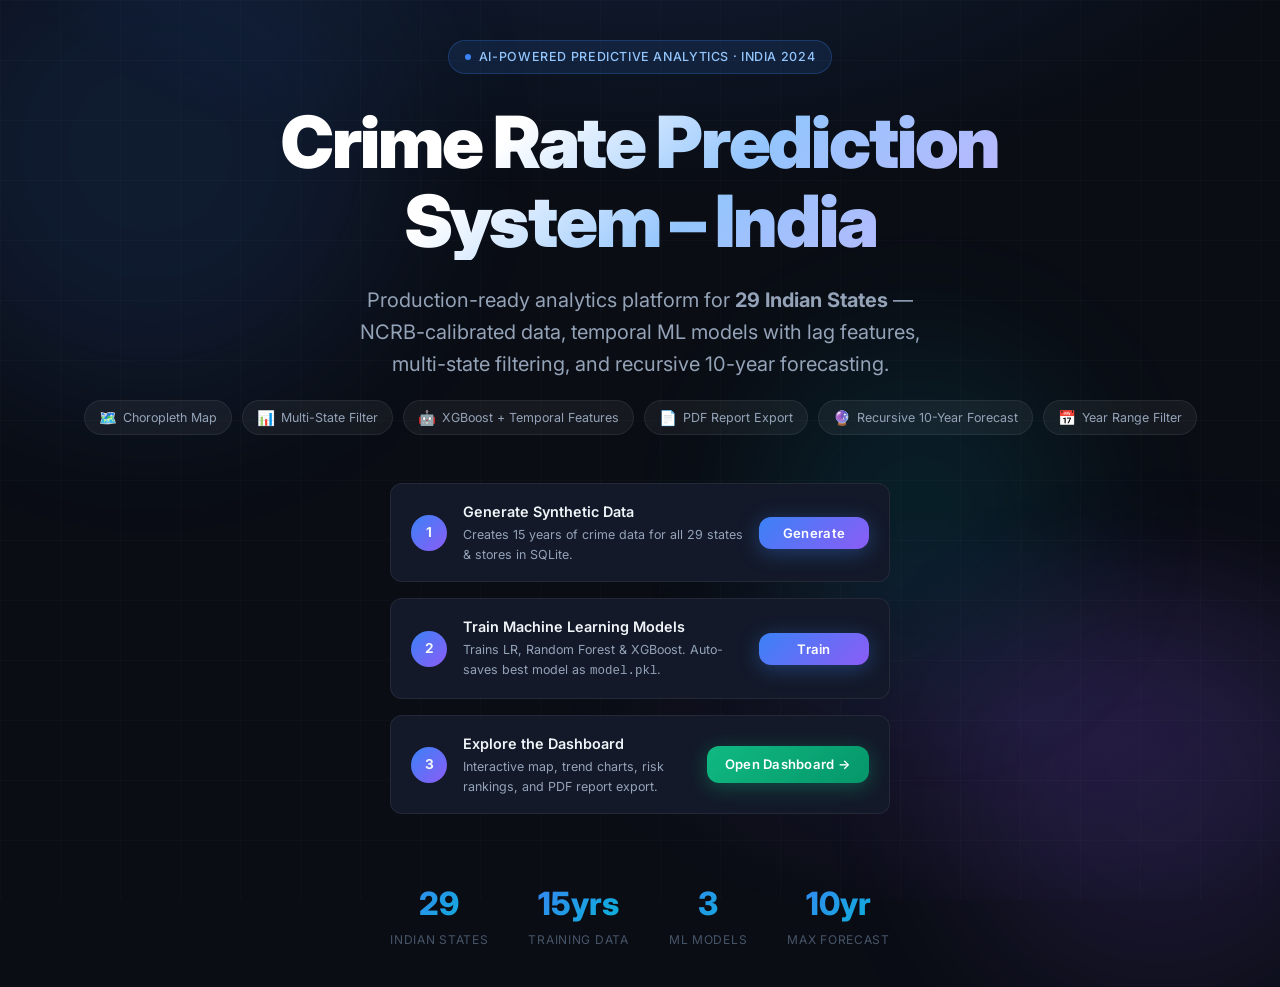
==== templates/index.html @ ebe6504d "Fresh clean commit" ====
<!DOCTYPE html>
<html lang="en">

<head>
    <meta charset="UTF-8">
    <meta name="viewport" content="width=device-width, initial-scale=1.0">
    <title>Crime Rate Prediction System – India</title>
    <meta name="description"
        content="AI-powered crime rate prediction across 29 Indian states using Machine Learning, historical analysis, and interactive dashboards.">
    <link rel="stylesheet" href="/static/css/style.css">
    <link rel="preconnect" href="https://fonts.googleapis.com">
    <link href="https://fonts.googleapis.com/css2?family=Inter:wght@300;400;500;600;700;800;900&display=swap"
        rel="stylesheet">
</head>

<body class="home-body">

    <!-- Ambient blobs -->
    <div class="blob blob-1"></div>
    <div class="blob blob-2"></div>
    <div class="blob blob-3"></div>

    <div class="hero-container">

        <!-- Badge -->
        <div class="hero-badge">
            <span class="dot"></span>
            AI-Powered Predictive Analytics · India 2024
        </div>

        <!-- Title -->
        <h1 class="hero-title">
            Crime Rate Prediction<br>System – India
        </h1>

        <!-- Subtitle -->
        <p class="hero-subtitle">
            Production-ready analytics platform for <strong>29 Indian States</strong>
            — NCRB-calibrated data, temporal ML models with lag features,
            multi-state filtering, and recursive 10-year forecasting.
        </p>

        <!-- Feature Pills -->
        <div class="hero-tags">
            <span class="hero-tag"><span class="icon">🗺️</span> Choropleth Map</span>
            <span class="hero-tag"><span class="icon">📊</span> Multi-State Filter</span>
            <span class="hero-tag"><span class="icon">🤖</span> XGBoost + Temporal Features</span>
            <span class="hero-tag"><span class="icon">📄</span> PDF Report Export</span>
            <span class="hero-tag"><span class="icon">🔮</span> Recursive 10-Year Forecast</span>
            <span class="hero-tag"><span class="icon">📅</span> Year Range Filter</span>
        </div>

        <!-- Step Cards -->
        <div class="action-steps">

            <!-- Step 1 -->
            <div class="step-card" id="card-1">
                <div class="step-number">1</div>
                <div class="step-content">
                    <h4>Generate Synthetic Data</h4>
                    <p>Creates 15 years of crime data for all 29 states &amp; stores in SQLite.</p>
                </div>
                <div class="step-action">
                    <button class="btn btn-primary" id="btn-generate" onclick="generateData()">
                        <span id="gen-btn-text">Generate</span>
                        <span id="gen-spinner" class="spinner hidden"></span>
                    </button>
                </div>
            </div>

            <!-- Step 2 -->
            <div class="step-card" id="card-2">
                <div class="step-number">2</div>
                <div class="step-content">
                    <h4>Train Machine Learning Models</h4>
                    <p>Trains LR, Random Forest &amp; XGBoost. Auto-saves best model as <code>model.pkl</code>.</p>
                </div>
                <div class="step-action">
                    <button class="btn btn-primary" id="btn-train" onclick="trainModel()">
                        <span id="train-btn-text">Train</span>
                        <span id="train-spinner" class="spinner hidden"></span>
                    </button>
                </div>
            </div>

            <!-- Step 3 -->
            <div class="step-card" id="card-3">
                <div class="step-number">3</div>
                <div class="step-content">
                    <h4>Explore the Dashboard</h4>
                    <p>Interactive map, trend charts, risk rankings, and PDF report export.</p>
                </div>
                <div class="step-action">
                    <a href="/dashboard" class="btn btn-success" id="btn-dashboard">
                        Open Dashboard →
                    </a>
                </div>
            </div>

        </div><!-- /.action-steps -->

        <!-- Status Message -->
        <div id="status-message" class="status-msg" style="max-width:500px; width:100%;"></div>

        <!-- Model Metrics (hidden until trained) -->
        <div id="metrics-panel" class="hidden" style="max-width:500px; width:100%; margin-top:12px;">
            <div class="metrics-card">
                <h5>🏆 Best Model Results</h5>
                <div class="metric-row">
                    <span class="metric-label">Best Model</span>
                    <span class="metric-value" id="m-best-model">–</span>
                </div>
                <div class="metric-row">
                    <span class="metric-label">R² Score</span>
                    <span class="metric-value" id="m-r2">–</span>
                </div>
                <div class="metric-row">
                    <span class="metric-label">RMSE</span>
                    <span class="metric-value" id="m-rmse">–</span>
                </div>
                <div class="metric-row">
                    <span class="metric-label">MAE</span>
                    <span class="metric-value" id="m-mae">–</span>
                </div>
            </div>
        </div>

        <!-- Stats Strip -->
        <div class="stats-strip">
            <div class="stat-pill">
                <div class="num">29</div>
                <div class="lbl">Indian States</div>
            </div>
            <div class="stat-pill">
                <div class="num">15yrs</div>
                <div class="lbl">Training Data</div>
            </div>
            <div class="stat-pill">
                <div class="num">3</div>
                <div class="lbl">ML Models</div>
            </div>
            <div class="stat-pill">
                <div class="num">10yr</div>
                <div class="lbl">Max Forecast</div>
            </div>
        </div>

    </div><!-- /.hero-container -->

    <!-- Toast Container -->
    <div class="toast-container" id="toasts"></div>

    <script>
        /* ─── Toast Utility ───────────────────────────────── */
        function showToast(msg, type = 'info', duration = 4000) {
            const icons = { info: 'ℹ️', success: '✅', error: '❌' };
            const tc = document.getElementById('toasts');
            const t = document.createElement('div');
            t.className = `toast ${type}`;
            t.innerHTML = `<span class="toast-icon">${icons[type]}</span><span class="toast-msg">${msg}</span>`;
            tc.appendChild(t);
            setTimeout(() => { t.style.opacity = '0'; t.style.transition = 'opacity 0.4s'; setTimeout(() => t.remove(), 400); }, duration);
        }

        /* ─── Status Helper ───────────────────────────────── */
        function setStatus(msg, type) {
            const el = document.getElementById('status-message');
            el.className = `status-msg show ${type}`;
            el.innerHTML = msg;
        }

        /* ─── Step 1: Generate Data ───────────────────────── */
        async function generateData() {
            const btn = document.getElementById('btn-generate');
            const txt = document.getElementById('gen-btn-text');
            const spin = document.getElementById('gen-spinner');

            btn.disabled = true;
            txt.textContent = 'Generating…';
            spin.classList.remove('hidden');
            setStatus('<span class="spinner"></span>&nbsp; Generating 15 years of synthetic data for 29 states…', 'info');

            try {
                const res = await fetch('/generate-data');
                const data = await res.json();

                if (data.error) throw new Error(data.error);

                setStatus('✅ ' + (data.message || 'Dataset generation complete!'), 'success');
                showToast('Data generated successfully!', 'success');

                // Visually mark step 1 done
                document.getElementById('card-1').style.borderColor = 'rgba(16,185,129,0.4)';
                txt.textContent = '✓ Done';

            } catch (err) {
                setStatus('❌ ' + err.message, 'error');
                showToast(err.message, 'error');
                btn.disabled = false;
                txt.textContent = 'Retry';
            } finally {
                spin.classList.add('hidden');
            }
        }

        /* ─── Step 2: Train Model ─────────────────────────── */
        async function trainModel() {
            const btn = document.getElementById('btn-train');
            const txt = document.getElementById('train-btn-text');
            const spin = document.getElementById('train-spinner');

            btn.disabled = true;
            txt.textContent = 'Training…';
            spin.classList.remove('hidden');
            setStatus('<span class="spinner"></span>&nbsp; Training Linear Regression, Random Forest &amp; XGBoost. This may take a moment…', 'info');

            try {
                const res = await fetch('/train');
                const data = await res.json();

                if (data.error) throw new Error(data.error);
                if (data.status !== 'success') throw new Error('Training failed.');

                const bm = data.best_model;
                const met = data.metrics[bm];

                // Populate metrics panel
                document.getElementById('m-best-model').textContent = bm;
                document.getElementById('m-r2').textContent = met.R2_Score;
                document.getElementById('m-rmse').textContent = met.RMSE;
                document.getElementById('m-mae').textContent = met.MAE;
                document.getElementById('metrics-panel').classList.remove('hidden');

                setStatus(`✅ Training complete! Best Model: <strong>${bm}</strong> · R²: ${met.R2_Score}`, 'success');
                showToast(`Best Model: ${bm} (R²=${met.R2_Score})`, 'success');

                document.getElementById('card-2').style.borderColor = 'rgba(16,185,129,0.4)';
                txt.textContent = '✓ Trained';

            } catch (err) {
                setStatus('❌ ' + err.message, 'error');
                showToast(err.message, 'error');
                btn.disabled = false;
                txt.textContent = 'Retry';
            } finally {
                spin.classList.add('hidden');
            }
        }
    </script>

</body>

</html>
---- static/css/style.css ----
/* ============================================================
   CRIME RATE PREDICTION SYSTEM – INDIA
   Premium Dark Theme CSS
   ============================================================ */

@import url('https://fonts.googleapis.com/css2?family=Inter:wght@300;400;500;600;700;800;900&display=swap');

/* ─── CSS Custom Properties ─────────────────────────────── */
:root {
    --bg-primary: #0a0d14;
    --bg-secondary: #0f1320;
    --bg-card: #131929;
    --bg-hover: #1a2235;
    --border: rgba(255, 255, 255, 0.07);
    --border-bright: rgba(99, 179, 237, 0.3);

    --accent: #3b82f6;
    --accent-glow: rgba(59, 130, 246, 0.25);
    --accent-2: #8b5cf6;
    --accent-3: #06b6d4;

    --danger: #ef4444;
    --danger-glow: rgba(239, 68, 68, 0.2);
    --warning: #f59e0b;
    --success: #10b981;
    --success-glow: rgba(16, 185, 129, 0.2);

    --text-primary: #f1f5f9;
    --text-secondary: #94a3b8;
    --text-muted: #475569;

    --radius-sm: 8px;
    --radius-md: 12px;
    --radius-lg: 20px;
    --radius-xl: 28px;

    --shadow-sm: 0 2px 8px rgba(0, 0, 0, 0.4);
    --shadow-md: 0 8px 32px rgba(0, 0, 0, 0.5);
    --shadow-lg: 0 20px 60px rgba(0, 0, 0, 0.6);
    --shadow-glow: 0 0 30px var(--accent-glow);

    --transition-fast: 0.15s ease;
    --transition-base: 0.25s ease;
    --transition-slow: 0.4s cubic-bezier(0.4, 0, 0.2, 1);

    --sidebar-width: 260px;
    --navbar-height: 64px;
}

/* ─── Reset & Base ──────────────────────────────────────── */
*,
*::before,
*::after {
    box-sizing: border-box;
    margin: 0;
    padding: 0;
}

html {
    scroll-behavior: smooth;
}

body {
    font-family: 'Inter', system-ui, sans-serif;
    background: var(--bg-primary);
    color: var(--text-primary);
    line-height: 1.6;
    min-height: 100vh;
    -webkit-font-smoothing: antialiased;
}

a {
    text-decoration: none;
    color: inherit;
}

button {
    cursor: pointer;
    border: none;
    font-family: inherit;
}

select,
input {
    font-family: inherit;
}

/* ─── Scrollbar ─────────────────────────────────────────── */
::-webkit-scrollbar {
    width: 6px;
    height: 6px;
}

::-webkit-scrollbar-track {
    background: var(--bg-secondary);
}

::-webkit-scrollbar-thumb {
    background: #374151;
    border-radius: 3px;
}

::-webkit-scrollbar-thumb:hover {
    background: #4b5563;
}

/* ─── Utility ───────────────────────────────────────────── */
.hidden {
    display: none !important;
}

.mt-2 {
    margin-top: 0.5rem;
}

.mt-4 {
    margin-top: 1rem;
}

.text-sm {
    font-size: 0.8rem;
    color: var(--text-secondary);
}

.w-100 {
    width: 100%;
}

/* ─── Buttons ───────────────────────────────────────────── */
.btn {
    display: inline-flex;
    align-items: center;
    justify-content: center;
    gap: 8px;
    padding: 12px 24px;
    border-radius: var(--radius-md);
    font-weight: 600;
    font-size: 0.9rem;
    letter-spacing: 0.02em;
    transition: all var(--transition-base);
    position: relative;
    overflow: hidden;
    white-space: nowrap;
}

.btn::before {
    content: '';
    position: absolute;
    inset: 0;
    background: rgba(255, 255, 255, 0.08);
    opacity: 0;
    transition: opacity var(--transition-fast);
}

.btn:hover::before {
    opacity: 1;
}

.btn:active {
    transform: scale(0.97);
}

.btn-primary {
    background: linear-gradient(135deg, var(--accent), var(--accent-2));
    color: #fff;
    box-shadow: 0 4px 20px rgba(59, 130, 246, 0.35);
}

.btn-primary:hover {
    box-shadow: 0 6px 28px rgba(59, 130, 246, 0.5);
    transform: translateY(-1px);
}

.btn-success {
    background: linear-gradient(135deg, var(--success), #059669);
    color: #fff;
    box-shadow: 0 4px 20px rgba(16, 185, 129, 0.35);
}

.btn-success:hover {
    box-shadow: 0 6px 28px rgba(16, 185, 129, 0.5);
    transform: translateY(-1px);
}

.btn-secondary {
    background: rgba(255, 255, 255, 0.06);
    border: 1px solid var(--border);
    color: var(--text-primary);
}

.btn-secondary:hover {
    background: rgba(255, 255, 255, 0.1);
    border-color: var(--border-bright);
}

.btn-outline {
    display: inline-flex;
    align-items: center;
    gap: 6px;
    padding: 8px 18px;
    border: 1px solid var(--border-bright);
    border-radius: var(--radius-md);
    color: var(--accent-3);
    font-size: 0.85rem;
    font-weight: 500;
    transition: all var(--transition-base);
}

.btn-outline:hover {
    background: rgba(6, 182, 212, 0.1);
    border-color: var(--accent-3);
}

.btn-danger {
    background: linear-gradient(135deg, var(--danger), #dc2626);
    color: #fff;
    box-shadow: 0 4px 20px rgba(239, 68, 68, 0.35);
}

.btn-danger:hover {
    box-shadow: 0 6px 28px rgba(239, 68, 68, 0.5);
    transform: translateY(-1px);
}

/* ─── Status / Alert Messages ───────────────────────────── */
.status-msg {
    padding: 12px 18px;
    border-radius: var(--radius-sm);
    font-size: 0.9rem;
    font-weight: 500;
    display: none;
    align-items: center;
    gap: 10px;
    animation: slideIn 0.3s ease;
    border: 1px solid transparent;
}

.status-msg.show {
    display: flex;
}

.status-msg.info {
    background: rgba(59, 130, 246, 0.15);
    border-color: rgba(59, 130, 246, 0.3);
    color: #93c5fd;
}

.status-msg.success {
    background: rgba(16, 185, 129, 0.15);
    border-color: rgba(16, 185, 129, 0.3);
    color: #6ee7b7;
}

.status-msg.error {
    background: rgba(239, 68, 68, 0.15);
    border-color: rgba(239, 68, 68, 0.3);
    color: #fca5a5;
}

/* ─── Loader / Spinner ──────────────────────────────────── */
.spinner {
    width: 20px;
    height: 20px;
    border: 2px solid rgba(255, 255, 255, 0.2);
    border-top-color: #fff;
    border-radius: 50%;
    animation: spin 0.7s linear infinite;
    flex-shrink: 0;
}

/* ─── Animations ────────────────────────────────────────── */
@keyframes spin {
    to {
        transform: rotate(360deg);
    }
}

@keyframes slideIn {
    from {
        opacity: 0;
        transform: translateY(-8px);
    }

    to {
        opacity: 1;
        transform: translateY(0);
    }
}

@keyframes fadeUp {
    from {
        opacity: 0;
        transform: translateY(30px);
    }

    to {
        opacity: 1;
        transform: translateY(0);
    }
}

@keyframes floatBlob {

    0%,
    100% {
        transform: translate(0, 0) scale(1);
    }

    33% {
        transform: translate(30px, -50px) scale(1.05);
    }

    66% {
        transform: translate(-20px, 20px) scale(0.98);
    }
}

@keyframes shimmer {
    from {
        background-position: -400px 0;
    }

    to {
        background-position: 400px 0;
    }
}

@keyframes pulse-ring {
    0% {
        transform: scale(0.95);
        box-shadow: 0 0 0 0 rgba(59, 130, 246, 0.5);
    }

    70% {
        transform: scale(1);
        box-shadow: 0 0 0 10px rgba(59, 130, 246, 0);
    }

    100% {
        transform: scale(0.95);
        box-shadow: 0 0 0 0 rgba(59, 130, 246, 0);
    }
}

@keyframes gradientShift {
    0% {
        background-position: 0% 50%;
    }

    50% {
        background-position: 100% 50%;
    }

    100% {
        background-position: 0% 50%;
    }
}

/* ════════════════════════════════════════════════════════════
   HOME / LANDING PAGE
   ════════════════════════════════════════════════════════════ */

.home-body {
    background: var(--bg-primary);
    overflow: hidden;
    position: relative;
}

.home-body::before {
    content: '';
    position: fixed;
    inset: 0;
    background:
        radial-gradient(ellipse 80% 60% at 50% -20%, rgba(59, 130, 246, 0.18) 0%, transparent 70%),
        radial-gradient(ellipse 60% 40% at 80% 80%, rgba(139, 92, 246, 0.12) 0%, transparent 60%);
    pointer-events: none;
    z-index: 0;
}

/* ── Grid background ── */
.home-body::after {
    content: '';
    position: fixed;
    inset: 0;
    background-image:
        linear-gradient(rgba(255, 255, 255, 0.02) 1px, transparent 1px),
        linear-gradient(90deg, rgba(255, 255, 255, 0.02) 1px, transparent 1px);
    background-size: 60px 60px;
    pointer-events: none;
    z-index: 0;
}

.hero-container {
    position: relative;
    z-index: 1;
    min-height: 100vh;
    display: flex;
    flex-direction: column;
    align-items: center;
    justify-content: center;
    padding: 40px 24px;
    text-align: center;
    gap: 0;
}

/* ── Floating Blobs ── */
.blob {
    position: fixed;
    border-radius: 50%;
    filter: blur(80px);
    opacity: 0.12;
    animation: floatBlob 12s ease-in-out infinite;
    pointer-events: none;
    z-index: 0;
}

.blob-1 {
    width: 500px;
    height: 500px;
    background: var(--accent);
    top: -100px;
    left: -100px;
    animation-delay: 0s;
}

.blob-2 {
    width: 400px;
    height: 400px;
    background: var(--accent-2);
    bottom: -100px;
    right: -80px;
    animation-delay: -4s;
}

.blob-3 {
    width: 300px;
    height: 300px;
    background: var(--accent-3);
    top: 40%;
    left: 60%;
    animation-delay: -8s;
}

/* ── Badge ── */
.hero-badge {
    display: inline-flex;
    align-items: center;
    gap: 8px;
    padding: 6px 16px;
    background: rgba(59, 130, 246, 0.12);
    border: 1px solid rgba(59, 130, 246, 0.25);
    border-radius: 100px;
    font-size: 0.78rem;
    font-weight: 500;
    color: #93c5fd;
    letter-spacing: 0.05em;
    text-transform: uppercase;
    margin-bottom: 28px;
    animation: fadeUp 0.6s ease both;
}

.hero-badge .dot {
    width: 6px;
    height: 6px;
    background: var(--accent);
    border-radius: 50%;
    animation: pulse-ring 2s ease infinite;
}

/* ── Title ── */
.hero-title {
    font-size: clamp(2.5rem, 6vw, 4.5rem);
    font-weight: 900;
    line-height: 1.1;
    letter-spacing: -0.03em;
    margin-bottom: 24px;
    background: linear-gradient(135deg, #fff 30%, #93c5fd 60%, #c4b5fd 100%);
    -webkit-background-clip: text;
    -webkit-text-fill-color: transparent;
    background-clip: text;
    animation: fadeUp 0.6s 0.1s ease both;
}

/* ── Subtitle ── */
.hero-subtitle {
    font-size: clamp(1rem, 2vw, 1.25rem);
    color: var(--text-secondary);
    max-width: 560px;
    margin-bottom: 20px;
    font-weight: 400;
    animation: fadeUp 0.6s 0.2s ease both;
}

/* ── Tagline pills ── */
.hero-tags {
    display: flex;
    flex-wrap: wrap;
    gap: 10px;
    justify-content: center;
    margin-bottom: 48px;
    animation: fadeUp 0.6s 0.3s ease both;
}

.hero-tag {
    padding: 5px 14px;
    background: rgba(255, 255, 255, 0.05);
    border: 1px solid var(--border);
    border-radius: 100px;
    font-size: 0.78rem;
    color: var(--text-secondary);
    display: flex;
    align-items: center;
    gap: 6px;
}

.hero-tag .icon {
    font-size: 0.9rem;
}

/* ── Action Steps ── */
.action-steps {
    display: flex;
    flex-direction: column;
    gap: 16px;
    width: 100%;
    max-width: 500px;
    animation: fadeUp 0.6s 0.35s ease both;
    margin-bottom: 32px;
}

.step-card {
    background: var(--bg-card);
    border: 1px solid var(--border);
    border-radius: var(--radius-md);
    padding: 16px 20px;
    display: flex;
    align-items: center;
    gap: 16px;
    transition: all var(--transition-base);
}

.step-card:hover {
    border-color: var(--border-bright);
    background: var(--bg-hover);
    transform: translateX(4px);
}

.step-number {
    width: 36px;
    height: 36px;
    border-radius: 50%;
    background: linear-gradient(135deg, var(--accent), var(--accent-2));
    display: flex;
    align-items: center;
    justify-content: center;
    font-weight: 700;
    font-size: 0.85rem;
    flex-shrink: 0;
}

.step-content {
    flex: 1;
    text-align: left;
}

.step-content h4 {
    font-size: 0.9rem;
    font-weight: 600;
    margin-bottom: 2px;
}

.step-content p {
    font-size: 0.78rem;
    color: var(--text-secondary);
}

.step-action .btn {
    padding: 8px 18px;
    font-size: 0.82rem;
    min-width: 110px;
}

/* ── Status box ── */
#status-message {
    width: 100%;
    max-width: 500px;
    animation: fadeUp 0.4s ease both;
}

/* ── Stats Strip ── */
.stats-strip {
    display: flex;
    gap: 40px;
    justify-content: center;
    flex-wrap: wrap;
    margin-top: 32px;
    animation: fadeUp 0.6s 0.5s ease both;
}

.stat-pill {
    text-align: center;
}

.stat-pill .num {
    font-size: 2rem;
    font-weight: 800;
    background: linear-gradient(135deg, var(--accent), var(--accent-3));
    -webkit-background-clip: text;
    -webkit-text-fill-color: transparent;
    background-clip: text;
}

.stat-pill .lbl {
    font-size: 0.75rem;
    color: var(--text-muted);
    text-transform: uppercase;
    letter-spacing: 0.06em;
}

/* ════════════════════════════════════════════════════════════
   NAVBAR
   ════════════════════════════════════════════════════════════ */

.navbar {
    position: fixed;
    top: 0;
    left: 0;
    right: 0;
    height: var(--navbar-height);
    background: rgba(10, 13, 20, 0.85);
    backdrop-filter: blur(20px);
    -webkit-backdrop-filter: blur(20px);
    border-bottom: 1px solid var(--border);
    display: flex;
    align-items: center;
    justify-content: space-between;
    padding: 0 28px;
    z-index: 1000;
}

.nav-brand {
    display: flex;
    align-items: center;
    gap: 12px;
}

.nav-brand .brand-icon {
    width: 36px;
    height: 36px;
    border-radius: var(--radius-sm);
    background: linear-gradient(135deg, var(--accent), var(--accent-2));
    display: flex;
    align-items: center;
    justify-content: center;
    font-size: 1.1rem;
}

.nav-brand .brand-text {
    font-size: 1rem;
    font-weight: 700;
    letter-spacing: -0.01em;
}

.nav-brand .brand-sub {
    font-size: 0.7rem;
    color: var(--text-muted);
    font-weight: 400;
}

.nav-links {
    display: flex;
    align-items: center;
    gap: 8px;
}

.nav-item {
    padding: 7px 16px;
    border-radius: var(--radius-sm);
    font-size: 0.85rem;
    color: var(--text-secondary);
    font-weight: 500;
    transition: all var(--transition-fast);
}

.nav-item:hover {
    background: rgba(255, 255, 255, 0.06);
    color: var(--text-primary);
}

.nav-item.active {
    background: rgba(59, 130, 246, 0.12);
    color: #93c5fd;
}

/* ════════════════════════════════════════════════════════════
   DASHBOARD LAYOUT
   ════════════════════════════════════════════════════════════ */

.dashboard-body {
    background: var(--bg-primary);
    padding-top: var(--navbar-height);
    min-height: 100vh;
}

.dashboard-container {
    display: flex;
    height: calc(100vh - var(--navbar-height));
    overflow: hidden;
}

/* ── Sidebar ── */
.sidebar {
    width: var(--sidebar-width);
    background: var(--bg-secondary);
    border-right: 1px solid var(--border);
    padding: 24px 16px;
    overflow-y: auto;
    flex-shrink: 0;
    display: flex;
    flex-direction: column;
    gap: 20px;
}

.sidebar-title {
    font-size: 0.7rem;
    font-weight: 600;
    color: var(--text-muted);
    text-transform: uppercase;
    letter-spacing: 0.1em;
    padding: 0 4px;
}

.form-group {
    display: flex;
    flex-direction: column;
    gap: 6px;
}

.form-group label {
    font-size: 0.78rem;
    font-weight: 500;
    color: var(--text-secondary);
}

.form-group select,
.form-group input {
    background: rgba(255, 255, 255, 0.05);
    border: 1px solid var(--border);
    border-radius: var(--radius-sm);
    color: var(--text-primary);
    padding: 9px 12px;
    font-size: 0.85rem;
    width: 100%;
    transition: border-color var(--transition-fast);
    appearance: none;
    cursor: pointer;
}

.form-group select:focus,
.form-group input:focus {
    outline: none;
    border-color: var(--border-bright);
    background: rgba(59, 130, 246, 0.06);
}

.sidebar-divider {
    height: 1px;
    background: var(--border);
}

.sidebar-actions {
    display: flex;
    flex-direction: column;
    gap: 10px;
}

/* Model Metrics Card in Sidebar */
.metrics-card {
    background: rgba(59, 130, 246, 0.08);
    border: 1px solid rgba(59, 130, 246, 0.2);
    border-radius: var(--radius-md);
    padding: 14px;
}

.metrics-card h5 {
    font-size: 0.75rem;
    color: #93c5fd;
    font-weight: 600;
    text-transform: uppercase;
    letter-spacing: 0.07em;
    margin-bottom: 10px;
}

.metric-row {
    display: flex;
    justify-content: space-between;
    align-items: center;
    font-size: 0.78rem;
    padding: 3px 0;
    border-bottom: 1px solid rgba(255, 255, 255, 0.04);
}

.metric-row:last-child {
    border-bottom: none;
}

.metric-row .metric-label {
    color: var(--text-secondary);
}

.metric-row .metric-value {
    color: var(--text-primary);
    font-weight: 600;
}

/* ── Main Content ── */
.main-content {
    flex: 1;
    overflow-y: auto;
    padding: 24px;
    display: flex;
    flex-direction: column;
    gap: 20px;
}

/* ── Widgets Strip ── */
.widgets-row {
    display: grid;
    grid-template-columns: repeat(4, 1fr);
    gap: 16px;
}

.widget {
    background: var(--bg-card);
    border: 1px solid var(--border);
    border-radius: var(--radius-md);
    padding: 18px 20px;
    position: relative;
    overflow: hidden;
    transition: all var(--transition-base);
}

.widget:hover {
    border-color: var(--border-bright);
    transform: translateY(-2px);
    box-shadow: var(--shadow-md);
}

.widget::before {
    content: '';
    position: absolute;
    top: 0;
    left: 0;
    right: 0;
    height: 2px;
    background: linear-gradient(90deg, var(--accent), var(--accent-2));
    opacity: 0;
    transition: opacity var(--transition-base);
}

.widget:hover::before {
    opacity: 1;
}

.widget-label {
    font-size: 0.72rem;
    color: var(--text-muted);
    text-transform: uppercase;
    letter-spacing: 0.08em;
    font-weight: 600;
    margin-bottom: 8px;
    display: flex;
    align-items: center;
    gap: 6px;
}

.widget-icon {
    font-size: 0.95rem;
    opacity: 0.7;
}

.widget-val {
    font-size: 1.7rem;
    font-weight: 800;
    letter-spacing: -0.02em;
    line-height: 1.1;
}

.widget-val.danger {
    color: var(--danger);
}

.widget-val.warning {
    color: var(--warning);
}

.widget-val.success {
    color: var(--success);
}

.widget-val.accent {
    color: var(--accent);
}

.widget-sub {
    font-size: 0.72rem;
    color: var(--text-muted);
    margin-top: 4px;
}

/* ── Charts Row ── */
.charts-row {
    display: grid;
    gap: 16px;
}

.charts-row.two-col {
    grid-template-columns: 1fr 1fr;
}

.charts-row.three-col {
    grid-template-columns: 1.5fr 1fr 1fr;
}

.chart-card {
    background: var(--bg-card);
    border: 1px solid var(--border);
    border-radius: var(--radius-md);
    padding: 20px;
    position: relative;
    overflow: hidden;
    transition: all var(--transition-base);
}

.chart-card:hover {
    border-color: rgba(255, 255, 255, 0.1);
}

.chart-title {
    font-size: 0.9rem;
    font-weight: 600;
    color: var(--text-primary);
    margin-bottom: 16px;
    display: flex;
    align-items: center;
    gap: 8px;
}

.chart-title .icon {
    opacity: 0.7;
}

.chart-title-row {
    display: flex;
    align-items: center;
    justify-content: space-between;
    margin-bottom: 16px;
}

/* ── Map Card ── */
.map-card {
    min-height: 420px;
}

#map {
    height: 370px;
    border-radius: var(--radius-sm);
    background: #0d1117;
    overflow: hidden;
}

/* ── Table Card ── */
.table-wrapper {
    overflow-x: auto;
    border-radius: var(--radius-sm);
}

.data-table {
    width: 100%;
    border-collapse: collapse;
    font-size: 0.82rem;
}

.data-table thead th {
    background: rgba(255, 255, 255, 0.04);
    color: var(--text-muted);
    text-transform: uppercase;
    font-size: 0.7rem;
    letter-spacing: 0.07em;
    font-weight: 600;
    padding: 10px 14px;
    text-align: left;
    border-bottom: 1px solid var(--border);
}

.data-table tbody tr {
    border-bottom: 1px solid rgba(255, 255, 255, 0.03);
    transition: background var(--transition-fast);
}

.data-table tbody tr:hover {
    background: rgba(255, 255, 255, 0.03);
}

.data-table tbody td {
    padding: 10px 14px;
    color: var(--text-secondary);
}

.data-table tbody td:first-child {
    color: var(--text-primary);
    font-weight: 500;
}

/* ── Risk Level Badges ── */
.badge {
    display: inline-flex;
    align-items: center;
    gap: 4px;
    padding: 3px 10px;
    border-radius: 100px;
    font-size: 0.7rem;
    font-weight: 600;
    letter-spacing: 0.04em;
}

.badge-high {
    background: rgba(239, 68, 68, 0.15);
    color: #fca5a5;
    border: 1px solid rgba(239, 68, 68, 0.25);
}

.badge-medium {
    background: rgba(245, 158, 11, 0.15);
    color: #fcd34d;
    border: 1px solid rgba(245, 158, 11, 0.25);
}

.badge-low {
    background: rgba(16, 185, 129, 0.15);
    color: #6ee7b7;
    border: 1px solid rgba(16, 185, 129, 0.25);
}

/* ── Leaflet overrides ── */
.leaflet-container {
    background: #0d1117 !important;
    font-family: 'Inter', sans-serif;
}

.leaflet-control-attribution {
    background: rgba(0, 0, 0, 0.6) !important;
    color: #475569 !important;
    font-size: 0.65rem !important;
}

.leaflet-control-zoom a {
    background: var(--bg-card) !important;
    color: var(--text-secondary) !important;
    border-color: var(--border) !important;
}

.leaflet-popup-content-wrapper {
    background: var(--bg-card) !important;
    color: var(--text-primary) !important;
    border: 1px solid var(--border-bright) !important;
    border-radius: var(--radius-md) !important;
    box-shadow: var(--shadow-md) !important;
}

.leaflet-popup-tip {
    background: var(--bg-card) !important;
}

/* ── Skeleton Loader ── */
.skeleton {
    background: linear-gradient(90deg, rgba(255, 255, 255, 0.04) 25%, rgba(255, 255, 255, 0.08) 50%, rgba(255, 255, 255, 0.04) 75%);
    background-size: 400px 100%;
    animation: shimmer 1.5s infinite;
    border-radius: var(--radius-sm);
}

/* ── Legend ── */
.map-legend {
    display: flex;
    align-items: center;
    gap: 16px;
    flex-wrap: wrap;
    margin-top: 10px;
    font-size: 0.75rem;
    color: var(--text-secondary);
}

.legend-item {
    display: flex;
    align-items: center;
    gap: 6px;
}

.legend-dot {
    width: 12px;
    height: 12px;
    border-radius: 3px;
    flex-shrink: 0;
}

/* ── Notification Toast ── */
.toast-container {
    position: fixed;
    bottom: 24px;
    right: 24px;
    display: flex;
    flex-direction: column;
    gap: 10px;
    z-index: 9999;
}

.toast {
    background: var(--bg-card);
    border: 1px solid var(--border);
    border-radius: var(--radius-md);
    padding: 14px 18px;
    min-width: 280px;
    max-width: 360px;
    box-shadow: var(--shadow-lg);
    display: flex;
    align-items: center;
    gap: 12px;
    animation: slideIn 0.3s ease;
    font-size: 0.85rem;
}

.toast.success {
    border-left: 3px solid var(--success);
}

.toast.error {
    border-left: 3px solid var(--danger);
}

.toast.info {
    border-left: 3px solid var(--accent);
}

.toast-icon {
    font-size: 1.1rem;
    flex-shrink: 0;
}

.toast-msg {
    flex: 1;
    line-height: 1.4;
}

/* ─── Progress Bar ── */
.progress-bar-wrap {
    background: rgba(255, 255, 255, 0.06);
    border-radius: 100px;
    height: 6px;
    overflow: hidden;
}

.progress-bar-fill {
    height: 100%;
    border-radius: 100px;
    background: linear-gradient(90deg, var(--accent), var(--accent-2));
    transition: width 0.6s cubic-bezier(0.4, 0, 0.2, 1);
}

/* ─── Responsive ─────────────────────────────────────────── */
@media (max-width: 1280px) {
    .widgets-row {
        grid-template-columns: repeat(2, 1fr);
    }

    .charts-row.three-col {
        grid-template-columns: 1fr 1fr;
    }
}

@media (max-width: 900px) {
    .dashboard-container {
        flex-direction: column;
        height: auto;
    }

    .sidebar {
        width: 100%;
        border-right: none;
        border-bottom: 1px solid var(--border);
        flex-direction: row;
        flex-wrap: wrap;
    }

    .charts-row.two-col,
    .charts-row.three-col {
        grid-template-columns: 1fr;
    }

    .widgets-row {
        grid-template-columns: 1fr 1fr;
    }
}

@media (max-width: 540px) {
    .widgets-row {
        grid-template-columns: 1fr;
    }

    .hero-title {
        font-size: 2rem;
    }

    .stats-strip {
        gap: 24px;
    }
}

/* ════════════════════════════════════════════════════════════
   MULTI-STATE SELECT DROPDOWN
   ════════════════════════════════════════════════════════════ */
:root {
    --surface-2: #1a2235;
}

.multiselect-wrapper {
    position: relative;
    width: 100%;
}

.ms-trigger {
    display: flex;
    align-items: center;
    justify-content: space-between;
    background: rgba(255, 255, 255, 0.05);
    border: 1px solid var(--border);
    border-radius: var(--radius-sm);
    padding: 9px 12px;
    font-size: 0.85rem;
    color: var(--text-primary);
    cursor: pointer;
    transition: border-color var(--transition-fast);
    user-select: none;
}

.ms-trigger:hover,
.ms-trigger:focus {
    border-color: var(--border-bright);
    outline: none;
}

.ms-arrow {
    font-size: 0.75rem;
    color: var(--text-muted);
    transition: transform var(--transition-fast);
}

.ms-dropdown {
    position: absolute;
    top: calc(100% + 4px);
    left: 0;
    right: 0;
    z-index: 500;
    background: var(--bg-card);
    border: 1px solid var(--border-bright);
    border-radius: var(--radius-md);
    box-shadow: var(--shadow-md);
    overflow: hidden;
    animation: slideIn 0.15s ease;
}

.ms-search-box {
    padding: 8px;
    border-bottom: 1px solid var(--border);
}

.ms-search-box input {
    width: 100%;
    background: var(--surface-2);
    border: 1px solid var(--border);
    border-radius: 6px;
    color: var(--text-primary);
    padding: 7px 10px;
    font-size: 0.82rem;
    font-family: inherit;
}

.ms-search-box input:focus {
    outline: none;
    border-color: var(--border-bright);
}

.ms-options {
    max-height: 200px;
    overflow-y: auto;
    padding: 4px 0;
}

.ms-option {
    display: flex;
    align-items: center;
    gap: 8px;
    padding: 6px 12px;
    cursor: pointer;
    transition: background var(--transition-fast);
    font-size: 0.82rem;
}

.ms-option:hover {
    background: rgba(59, 130, 246, 0.1);
}

.ms-option input[type="checkbox"] {
    accent-color: var(--accent);
    width: 13px;
    height: 13px;
    flex-shrink: 0;
    cursor: pointer;
}

.ms-option label {
    cursor: pointer;
    color: var(--text-primary);
    white-space: nowrap;
    font-size: 0.82rem;
}

.ms-footer {
    display: flex;
    gap: 6px;
    padding: 8px;
    border-top: 1px solid var(--border);
    background: var(--bg-secondary);
}

.ms-btn {
    flex: 1;
    padding: 5px 8px;
    background: rgba(255, 255, 255, 0.06);
    border: 1px solid var(--border);
    border-radius: 6px;
    color: var(--text-secondary);
    font-size: 0.75rem;
    font-family: inherit;
    cursor: pointer;
    transition: all var(--transition-fast);
}

.ms-btn:hover {
    background: rgba(255, 255, 255, 0.12);
    color: var(--text-primary);
}

.ms-btn-apply {
    background: rgba(59, 130, 246, 0.2);
    border-color: rgba(59, 130, 246, 0.35);
    color: #93c5fd;
    font-weight: 600;
}

.ms-btn-apply:hover {
    background: rgba(59, 130, 246, 0.35);
    color: #fff;
}

/* ════════════════════════════════════════════════════════════
   YEAR RANGE INPUTS
   ════════════════════════════════════════════════════════════ */
.year-range-row select {
    width: 100%;
    background: rgba(255, 255, 255, 0.05);
    border: 1px solid var(--border);
    border-radius: var(--radius-sm);
    color: var(--text-primary);
    padding: 9px 12px;
    font-size: 0.85rem;
    font-family: inherit;
    appearance: none;
    cursor: pointer;
}

.year-range-row select:focus {
    outline: none;
    border-color: var(--border-bright);
}

.year-inputs {
    display: flex;
    gap: 6px;
    margin-top: 6px;
}

.year-inputs input {
    flex: 1;
    min-width: 0;
    background: rgba(255, 255, 255, 0.05);
    border: 1px solid var(--border);
    border-radius: var(--radius-sm);
    color: var(--text-primary);
    padding: 8px 10px;
    font-size: 0.82rem;
    font-family: inherit;
    text-align: center;
}

.year-inputs input:focus {
    outline: none;
    border-color: var(--border-bright);
}

/* ════════════════════════════════════════════════════════════
   LOADING OVERLAY
   ════════════════════════════════════════════════════════════ */
.loading-overlay {
    position: absolute;
    inset: 0;
    background: rgba(10, 13, 20, 0.7);
    backdrop-filter: blur(4px);
    z-index: 200;
    display: flex;
    flex-direction: column;
    align-items: center;
    justify-content: center;
    gap: 16px;
    border-radius: var(--radius-md);
}

.main-content {
    position: relative;
}

.loading-spinner {
    width: 44px;
    height: 44px;
    border: 3px solid rgba(59, 130, 246, 0.2);
    border-top-color: var(--accent);
    border-radius: 50%;
    animation: spin 0.8s linear infinite;
}

.loading-text {
    font-size: 0.9rem;
    color: var(--text-secondary);
    font-weight: 500;
}

/* ════════════════════════════════════════════════════════════
   EMPTY STATE
   ════════════════════════════════════════════════════════════ */
.empty-state {
    text-align: center;
    padding: 40px 20px;
    color: var(--text-muted);
    font-size: 0.9rem;
    border: 1px dashed var(--border);
    border-radius: var(--radius-md);
    margin: 12px 0;
}

/* ════════════════════════════════════════════════════════════
   SORTABLE TABLE HEADERS
   ════════════════════════════════════════════════════════════ */
.data-table th.sortable {
    cursor: pointer;
    user-select: none;
    transition: color var(--transition-fast);
    white-space: nowrap;
}

.data-table th.sortable:hover {
    color: var(--accent);
}
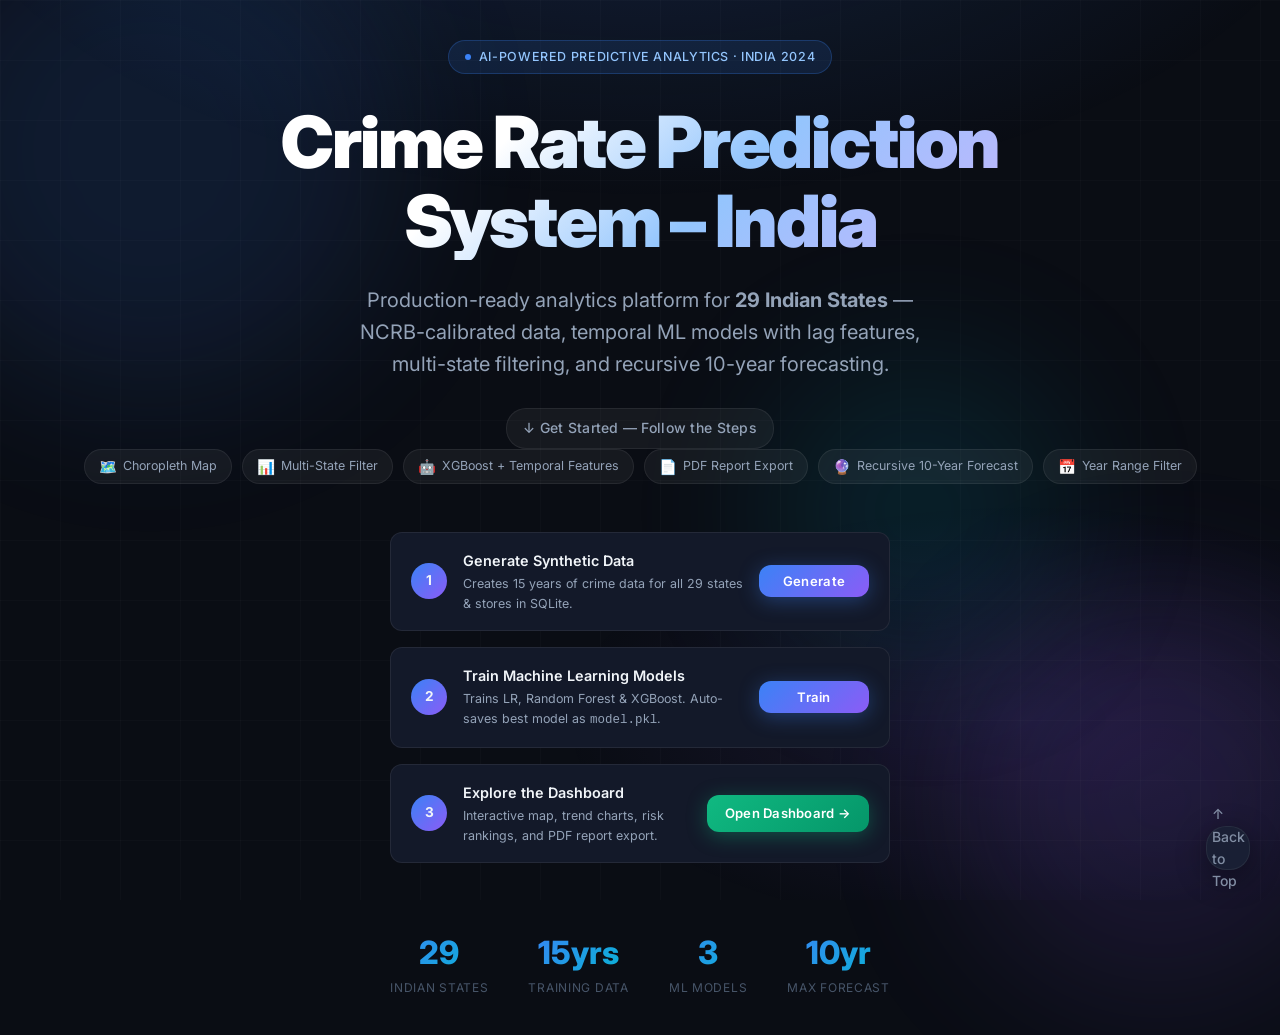
==== commit d43380c5: "data documentation" ====
--- a/templates/index.html
+++ b/templates/index.html
@@ -13,7 +13,7 @@
         rel="stylesheet">
 </head>
 
-<body class="home-body">
+<body class="home-body" id="home-top">
 
     <!-- Ambient blobs -->
     <div class="blob blob-1"></div>
@@ -39,6 +39,12 @@
             — NCRB-calibrated data, temporal ML models with lag features,
             multi-state filtering, and recursive 10-year forecasting.
         </p>
+
+        <!-- Scroll-Down CTA Button -->
+        <a href="#action-steps" class="btn btn-outline scroll-down-btn" id="btn-scroll-steps"
+            aria-label="Scroll to steps" style="margin-top:8px; display:inline-flex; align-items:center; gap:8px;">
+            ↓ Get Started — Follow the Steps
+        </a>
 
         <!-- Feature Pills -->
         <div class="hero-tags">
@@ -51,7 +57,7 @@
         </div>
 
         <!-- Step Cards -->
-        <div class="action-steps">
+        <div class="action-steps" id="action-steps">
 
             <!-- Step 1 -->
             <div class="step-card" id="card-1">
@@ -248,6 +254,9 @@
         }
     </script>
 
+    <!-- Back to Top -->
+    <a href="#home-top" class="back-to-top" id="back-to-top" aria-label="Back to top">↑ Back to Top</a>
+
 </body>
 
 </html>
--- a/static/css/style.css
+++ b/static/css/style.css
@@ -58,6 +58,14 @@
 
 html {
     scroll-behavior: smooth;
+}
+
+/* Dashboard: prevent layout jump, smooth scroll */
+.dashboard-body {
+    /* Do NOT set overflow-x: hidden here — it creates a new scroll
+       container that clips the Forecast Results section at the bottom.
+       Horizontal overflow is handled on individual elements instead. */
+    overflow-x: clip;
 }
 
 body {
@@ -700,12 +708,17 @@
     background: var(--bg-primary);
     padding-top: var(--navbar-height);
     min-height: 100vh;
+    /* Page scrolls normally — do NOT restrict overflow here */
+    overflow: auto;
 }
 
 .dashboard-container {
     display: flex;
-    height: calc(100vh - var(--navbar-height));
-    overflow: hidden;
+    /* Height must NOT be fixed or it clips the forecast results table —
+       let the container grow as tall as its content */
+    min-height: calc(100vh - var(--navbar-height));
+    height: auto;
+    align-items: flex-start;
 }
 
 /* ── Sidebar ── */
@@ -714,6 +727,10 @@
     background: var(--bg-secondary);
     border-right: 1px solid var(--border);
     padding: 24px 16px;
+    /* Sticky sidebar: stays in view as user scrolls through main content */
+    position: sticky;
+    top: var(--navbar-height);
+    height: calc(100vh - var(--navbar-height));
     overflow-y: auto;
     flex-shrink: 0;
     display: flex;
@@ -816,11 +833,25 @@
 /* ── Main Content ── */
 .main-content {
     flex: 1;
-    overflow-y: auto;
+    /* No overflow restrictions — let the page body scroll naturally
+       so the Forecast Results table at the bottom is always reachable */
+    overflow: visible;
+    min-width: 0;
     padding: 24px;
+    /* Extra bottom padding so the table is not hidden behind the
+       back-to-top button or toasts */
+    padding-bottom: 120px;
     display: flex;
     flex-direction: column;
     gap: 20px;
+    position: relative;
+}
+
+/* Forecast Results: scroll-margin so it sits below fixed navbar when scrolled into view */
+.table-card,
+#forecast-results-section {
+    scroll-margin-top: 100px;
+    flex-shrink: 0;
 }
 
 /* ── Widgets Strip ── */
@@ -922,18 +953,78 @@
     grid-template-columns: 1.5fr 1fr 1fr;
 }
 
+/* Full-width single column (Row 3 Forecast bar, Row 4 Feature importance) */
+.charts-row--full {
+    grid-template-columns: 1fr;
+}
+
+.dashboard-actions {
+    display: flex;
+    gap: 12px;
+    flex-shrink: 0;
+}
+
+.scroll-to-forecast {
+    padding: 8px 16px;
+    font-size: 0.85rem;
+}
+
 .chart-card {
     background: var(--bg-card);
     border: 1px solid var(--border);
     border-radius: var(--radius-md);
     padding: 20px;
+    display: flex;
+    flex-direction: column;
+    overflow: hidden;
+}
+
+/* Only chart cards with canvas/map get fixed max-height; table card stays flexible */
+
+
+.chart-card:hover {
+    border-color: rgba(255, 255, 255, 0.1);
+}
+
+/* Chart container: fixed height, no infinite expand */
+.chart-container {
+    height: 400px;
     position: relative;
     overflow: hidden;
-    transition: all var(--transition-base);
-}
-
-.chart-card:hover {
-    border-color: rgba(255, 255, 255, 0.1);
+    flex-shrink: 0;
+}
+
+/* Fixed-height chart containers – prevent charts from expanding page */
+.chart-canvas-wrap {
+    height: 360px;
+    max-height: 360px;
+    min-height: 320px;
+    position: relative;
+    overflow: hidden;
+    flex-shrink: 0;
+}
+
+.chart-container.chart-canvas-wrap {
+    height: 400px;
+    min-height: 320px;
+    max-height: 400px;
+}
+
+/* Feature Importance: compact height so Forecast Results table is easier to reach */
+.chart-container--compact {
+    height: 300px;
+    min-height: 260px;
+    max-height: 320px;
+}
+
+.chart-canvas-wrap canvas {
+    width: 100% !important;
+    height: 100% !important;
+}
+
+.chart-card .chart-title,
+.chart-card .chart-title-row {
+    flex-shrink: 0;
 }
 
 .chart-title {
@@ -959,11 +1050,32 @@
 
 /* ── Map Card ── */
 .map-card {
-    min-height: 420px;
+    max-height: 500px;
+    display: flex;
+    flex-direction: column;
+}
+
+.chart-canvas-wrap--map {
+    height: 380px;
+    min-height: 320px;
+    max-height: 420px;
+    flex-shrink: 0;
+    overflow: hidden;
+    border-radius: var(--radius-sm);
+}
+
+.chart-canvas-wrap--map #map {
+    height: 100% !important;
+    min-height: 320px;
+    max-height: 420px;
+    width: 100%;
+    border-radius: var(--radius-sm);
+    background: #0d1117;
+    overflow: hidden;
 }
 
 #map {
-    height: 370px;
+    height: 380px;
     border-radius: var(--radius-sm);
     background: #0d1117;
     overflow: hidden;
@@ -1152,6 +1264,47 @@
     line-height: 1.4;
 }
 
+/* ─── Back to Top ── */
+.dashboard-top-anchor {
+    position: absolute;
+    top: 0;
+    left: 0;
+    width: 0;
+    height: 0;
+    pointer-events: none;
+}
+
+.back-to-top {
+    position: fixed;
+    bottom: 88px;
+    right: 24px;
+    z-index: 900;
+    display: inline-flex;
+    align-items: center;
+    justify-content: center;
+    width: 44px;
+    height: 44px;
+    padding: 0;
+    background: var(--bg-card);
+    border: 1px solid var(--border);
+    border-radius: 50%;
+    color: var(--text-secondary);
+    font-size: 1.25rem;
+    font-weight: 600;
+    text-decoration: none;
+    box-shadow: var(--shadow-md);
+    transition: all var(--transition-base);
+    opacity: 0.85;
+}
+
+.back-to-top:hover {
+    background: var(--bg-hover);
+    color: var(--accent);
+    border-color: var(--border-bright);
+    opacity: 1;
+    transform: translateY(-2px);
+}
+
 /* ─── Progress Bar ── */
 .progress-bar-wrap {
     background: rgba(255, 255, 255, 0.06);
@@ -1168,6 +1321,7 @@
 }
 
 /* ─── Responsive ─────────────────────────────────────────── */
+/* Desktop: 2 columns for chart rows (default in .two-col, .three-col) */
 @media (max-width: 1280px) {
     .widgets-row {
         grid-template-columns: repeat(2, 1fr);
@@ -1176,20 +1330,47 @@
     .charts-row.three-col {
         grid-template-columns: 1fr 1fr;
     }
-}
-
+
+    .chart-canvas-wrap {
+        height: 350px;
+        min-height: 260px;
+    }
+
+    .chart-canvas-wrap--map {
+        height: 360px;
+        min-height: 280px;
+    }
+
+    .chart-container {
+        height: 380px;
+    }
+}
+
+/* Tablet: single column stacked, full width */
 @media (max-width: 900px) {
     .dashboard-container {
         flex-direction: column;
         height: auto;
-    }
-
+        min-height: calc(100vh - var(--navbar-height));
+        align-items: stretch;
+    }
+
+    .main-content {
+        flex: 1;
+        padding-bottom: 80px;
+        overflow: visible;
+    }
+
+    /* Reset sticky positioning on small screens — sidebar stacks above content */
     .sidebar {
+        position: static;
         width: 100%;
+        height: auto;
         border-right: none;
         border-bottom: 1px solid var(--border);
         flex-direction: row;
         flex-wrap: wrap;
+        overflow-y: visible;
     }
 
     .charts-row.two-col,
@@ -1200,8 +1381,34 @@
     .widgets-row {
         grid-template-columns: 1fr 1fr;
     }
-}
-
+
+    .chart-canvas-wrap {
+        height: 340px;
+        min-height: 280px;
+        max-height: 380px;
+    }
+
+    .chart-canvas-wrap--map {
+        height: 340px;
+        min-height: 300px;
+        max-height: 400px;
+    }
+
+    .back-to-top {
+        bottom: 24px;
+        right: 20px;
+    }
+
+    .charts-row.two-col {
+        grid-template-columns: 1fr;
+    }
+
+    .chart-container {
+        height: 360px;
+    }
+}
+
+/* Mobile: full width stacked */
 @media (max-width: 540px) {
     .widgets-row {
         grid-template-columns: 1fr;
@@ -1213,6 +1420,38 @@
 
     .stats-strip {
         gap: 24px;
+    }
+
+    .main-content {
+        padding: 16px;
+    }
+
+    .chart-canvas-wrap {
+        height: 300px;
+        min-height: 260px;
+        max-height: 350px;
+    }
+
+    .chart-canvas-wrap--map {
+        height: 300px;
+        min-height: 260px;
+        max-height: 360px;
+    }
+
+    .back-to-top {
+        width: 40px;
+        height: 40px;
+        bottom: 20px;
+        right: 16px;
+        font-size: 1.1rem;
+    }
+
+    .chart-container {
+        height: 320px;
+    }
+
+    .dashboard-actions {
+        justify-content: center;
     }
 }
 
@@ -1363,6 +1602,58 @@
     color: #fff;
 }
 
+/* Scroll Utilities */
+html {
+    scroll-behavior: smooth;
+}
+
+.back-to-top {
+    position: fixed;
+    bottom: 30px;
+    right: 30px;
+    background: var(--surface-2);
+    border: 1px solid var(--border);
+    color: var(--text-secondary);
+    padding: 10px 16px;
+    border-radius: 20px;
+    text-decoration: none;
+    font-size: 14px;
+    font-weight: 500;
+    display: flex;
+    align-items: center;
+    gap: 6px;
+    transition: all 0.3s ease;
+    z-index: 999;
+}
+
+.back-to-top:hover {
+    background: var(--primary-color);
+    color: var(--text-primary);
+    border-color: rgba(96, 165, 250, 0.4);
+    transform: translateY(-2px);
+    box-shadow: 0 4px 12px rgba(0, 0, 0, 0.3);
+}
+
+.scroll-down-btn {
+    border: 1px solid var(--border);
+    background: rgba(255, 255, 255, 0.05);
+    color: var(--text-secondary);
+    border-radius: 20px;
+    padding: 8px 16px;
+    font-size: 14px;
+    text-decoration: none;
+    transition: all 0.3s ease;
+}
+
+.scroll-down-btn:hover {
+    background: rgba(255, 255, 255, 0.1);
+    color: var(--text-primary);
+    border-color: rgba(255, 255, 255, 0.2);
+}
+
+/* ════════════════════════════════════════════════════════════════
+   RESPONSIVE DESIGN
+   ════════════════════════════════════════════════════════════════ */
 /* ════════════════════════════════════════════════════════════
    YEAR RANGE INPUTS
    ════════════════════════════════════════════════════════════ */
@@ -1425,9 +1716,7 @@
     border-radius: var(--radius-md);
 }
 
-.main-content {
-    position: relative;
-}
+
 
 .loading-spinner {
     width: 44px;
